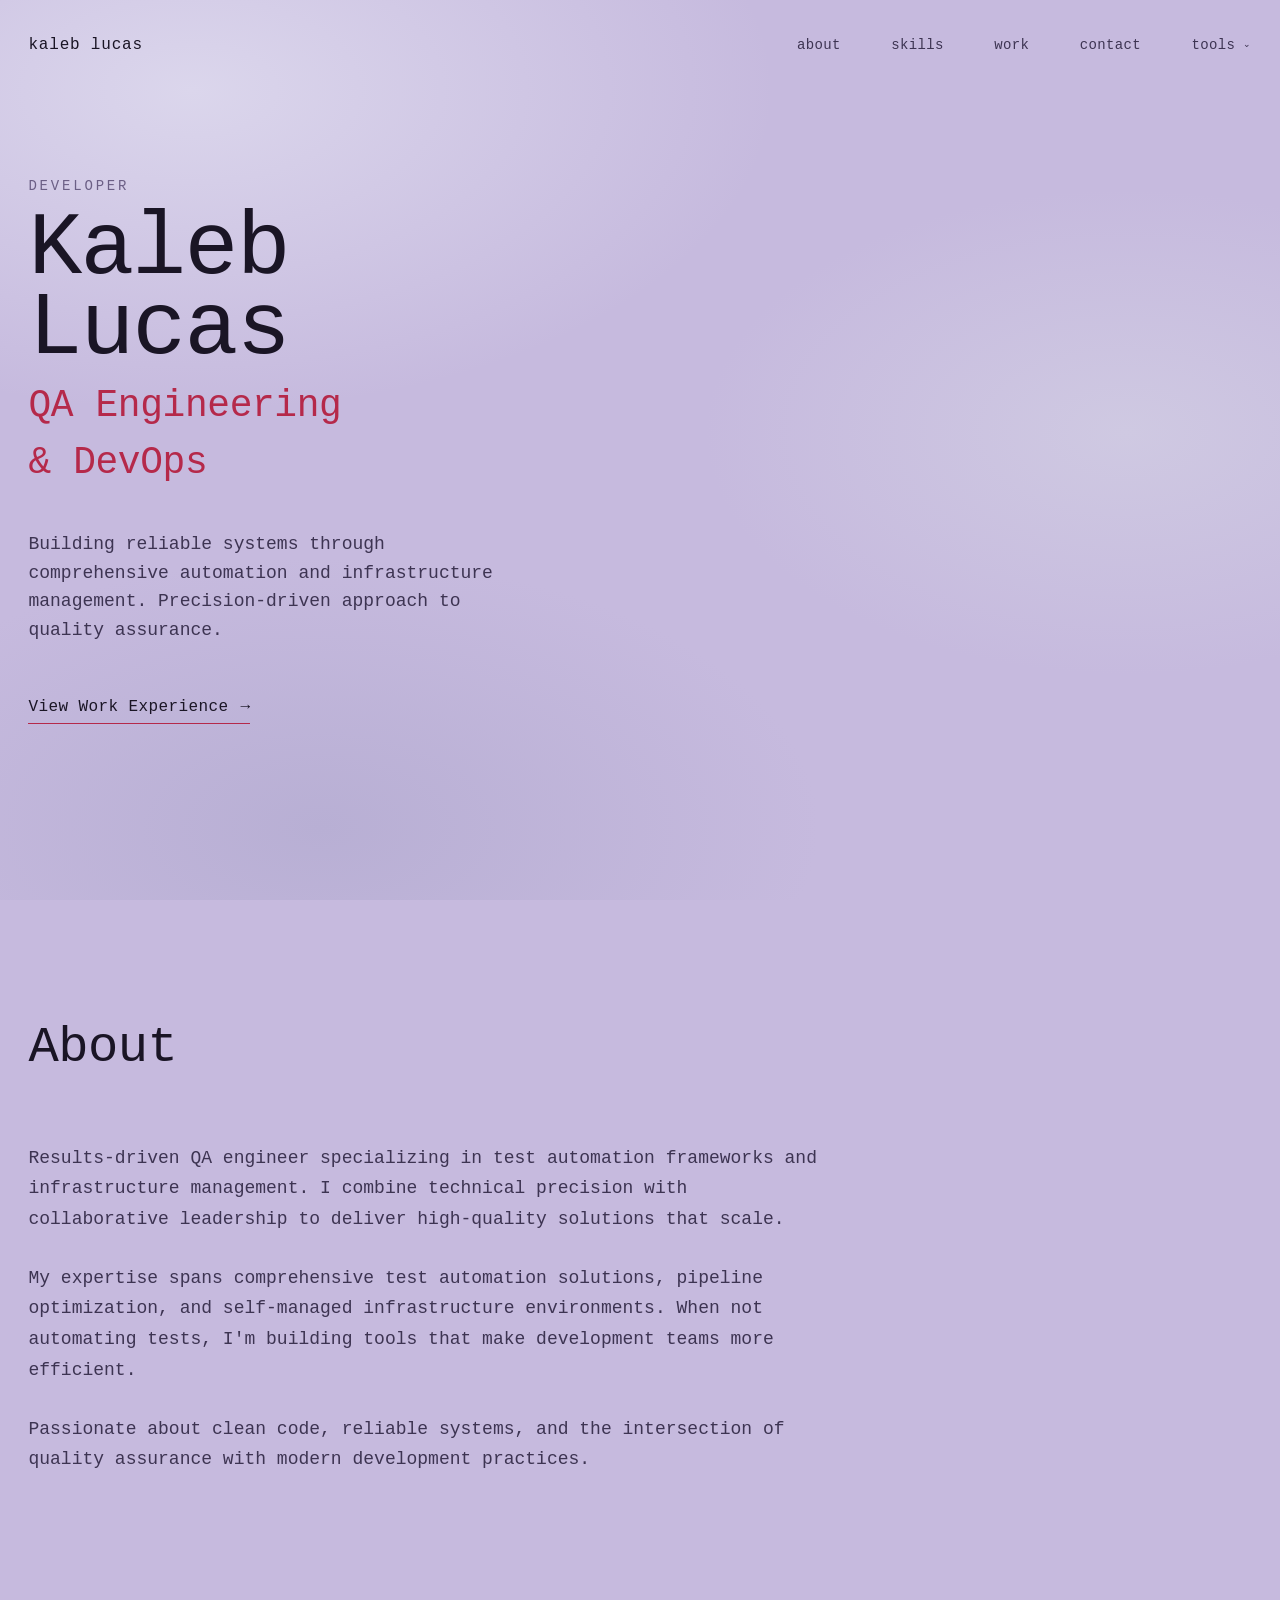
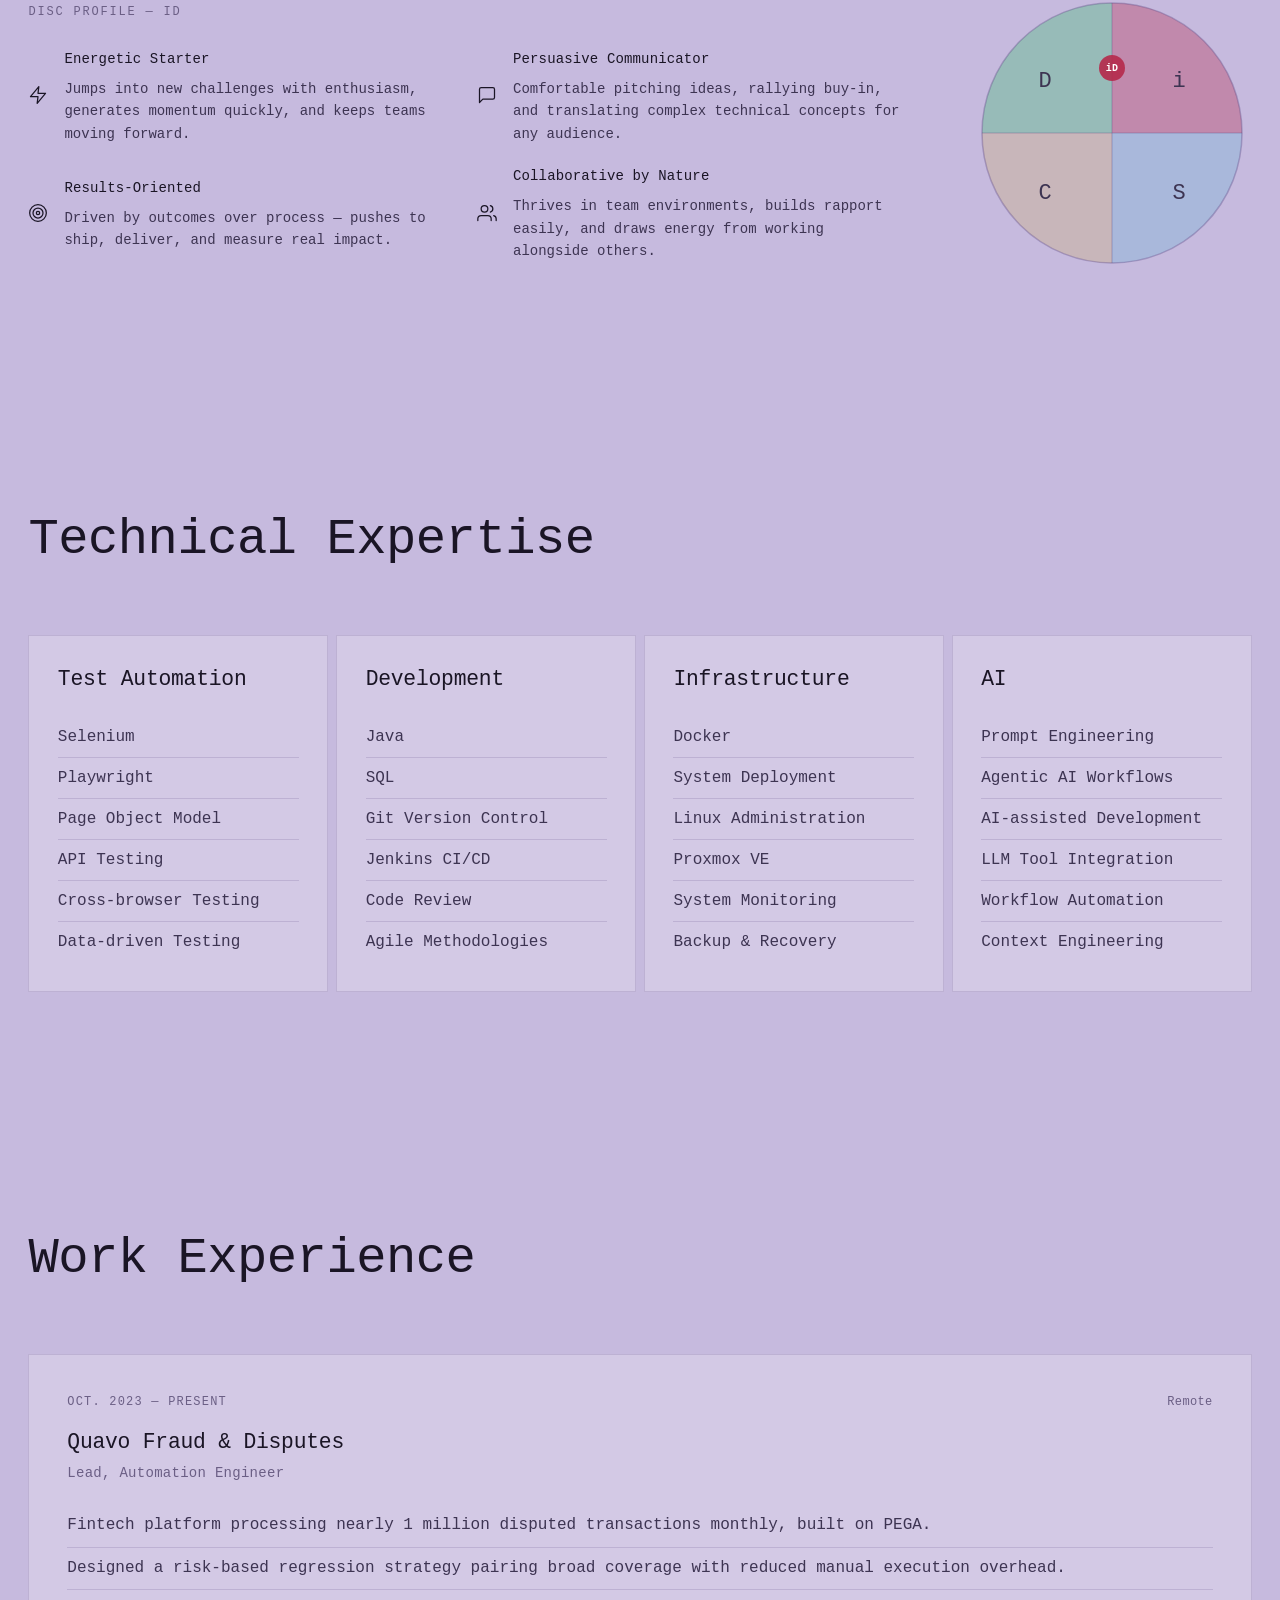
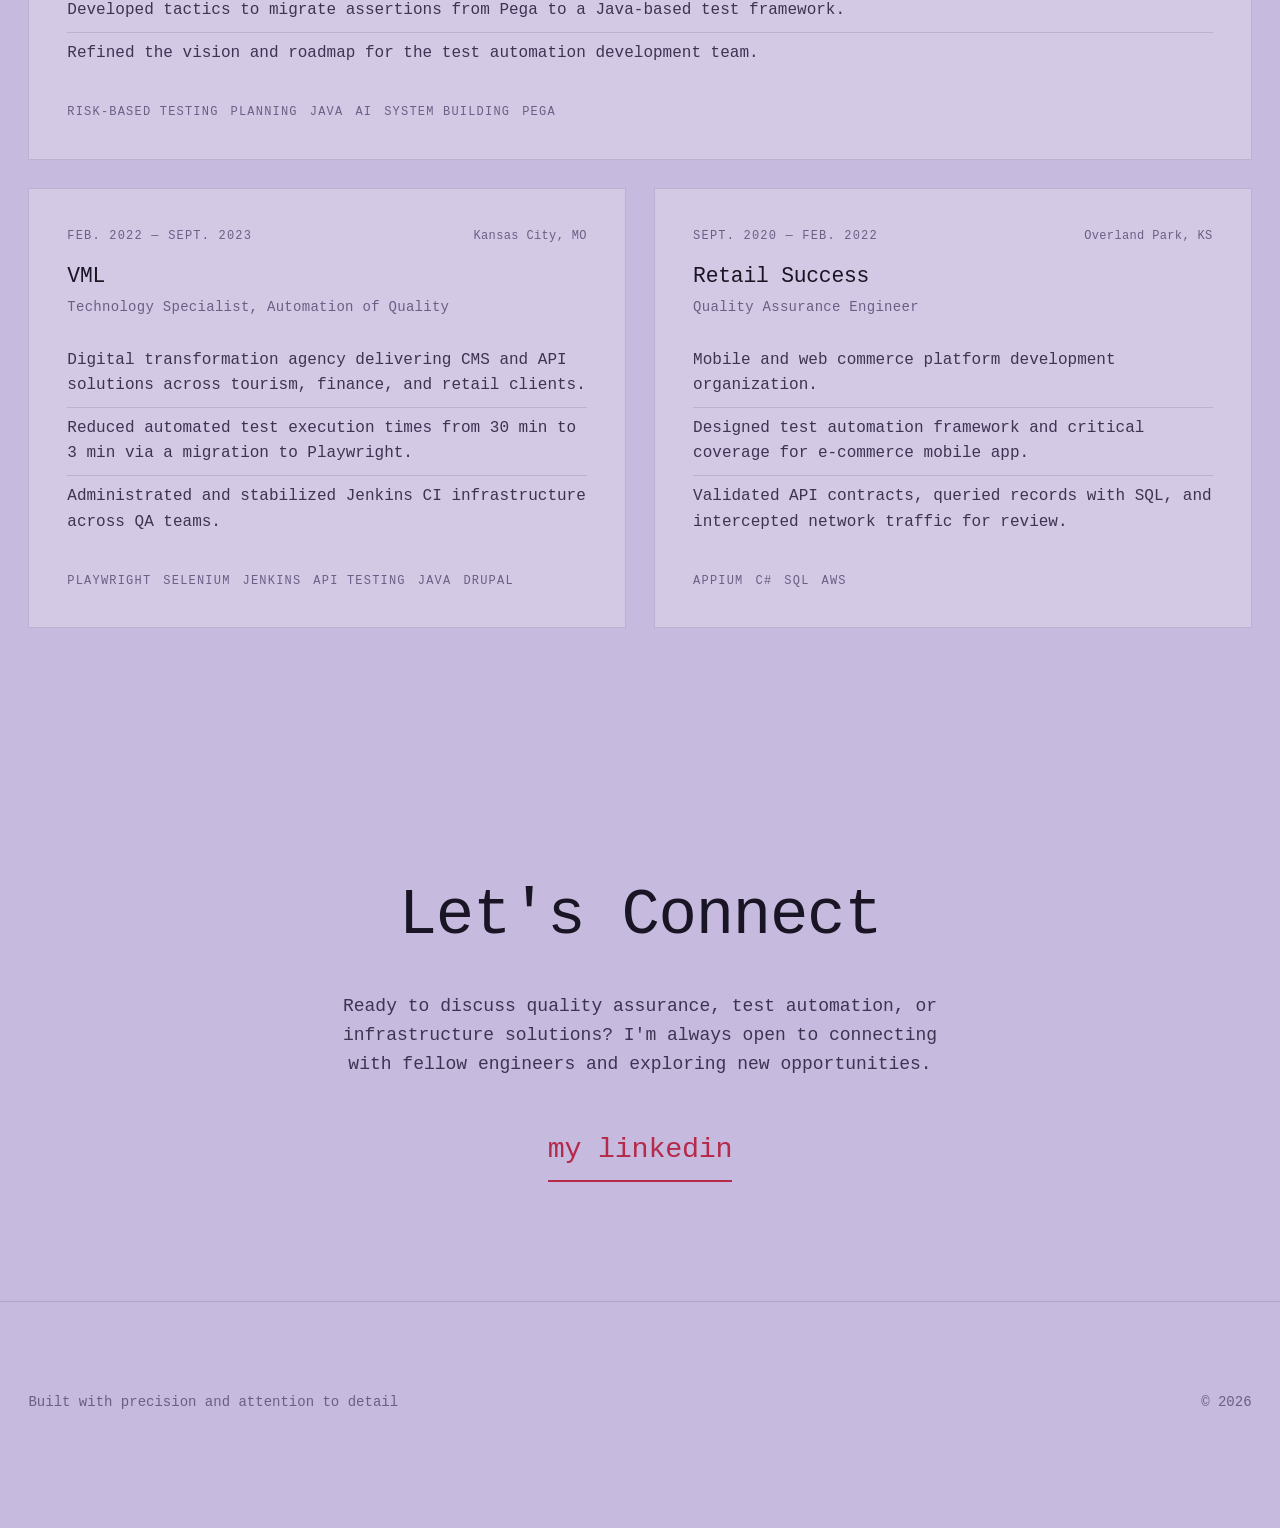
==== src/main/resources/static/index.html @ 11c30ae4 "Migrate to Javalin architecture - Replace nginx static file server with embedded Javalin/Jetty serve" ====
<!DOCTYPE html>
<html lang="en">
<head>
    <link rel="icon" type="image/svg+xml" href="favicon.svg">
    <meta charset="UTF-8">
    <meta name="viewport" content="width=device-width, initial-scale=1.0">
    <title>Kaleb Lucas</title>
    <link rel="stylesheet" href="styles.css">
    <link rel="stylesheet" href="theme-override.css">
</head>
<body>
    <nav class="navbar">
        <div class="nav-container">
            <a href="#top" class="nav-logo">kaleb lucas</a>
            <button class="hamburger" aria-label="Toggle menu" aria-expanded="false">
                <span></span>
                <span></span>
                <span></span>
            </button>
            <ul class="nav-menu">
                <li><a href="#about">about</a></li>
                <li><a href="#skills">skills</a></li>
                <li><a href="#work">work</a></li>
                <li><a href="#contact">contact</a></li>
                <li class="nav-dropdown">
                    <button class="nav-dropdown-toggle" aria-expanded="false" aria-haspopup="true">
                        tools <span class="nav-dropdown-caret">&#x2304;</span>
                    </button>
                    <ul class="nav-dropdown-menu" role="menu">
                        <li role="none"><a href="#" class="dark-mode-toggle" role="menuitem">dark mode</a></li>
                        <li role="none"><a href="json-formatter.html" role="menuitem">json formatter</a></li>
                        <li role="none"><a href="xml-formatter.html" role="menuitem">xml formatter</a></li>
                    </ul>
                </li>
            </ul>
        </div>
    </nav>

    <main>
        <section class="hero">
            <div class="container">
                <div class="grid">
                    <div class="hero-content fade-in">
                        <div class="hero-label">Developer</div>
                        <h1 class="hero-title">Kaleb<br>Lucas</h1>
                        <h2 class="hero-subtitle">QA Engineering<br>& DevOps</h2>
                        <p class="hero-description">
                            Building reliable systems through comprehensive automation
                            and infrastructure management. Precision-driven approach to quality assurance.
                        </p>
                        <a href="#work" class="hero-cta">View Work Experience</a>
                    </div>
                </div>
            </div>
        </section>

        <section id="about" class="section">
            <div class="container">
                <div class="grid">
                    <div class="about-content">
                        <h2 class="section-title fade-in">About</h2>
                        <div class="about-text fade-in">
                            <p>
                                Results-driven QA engineer specializing in test automation frameworks
                                and infrastructure management. I combine technical precision with
                                collaborative leadership to deliver high-quality solutions that scale.
                            </p>
                            <p>
                                My expertise spans comprehensive test automation solutions,
                                pipeline optimization, and self-managed infrastructure environments.
                                When not automating tests, I'm building tools that make development
                                teams more efficient.
                            </p>
                            <p>
                                Passionate about clean code, reliable systems, and the intersection
                                of quality assurance with modern development practices.
                            </p>
                        </div>
                    </div>
                </div>

                <!-- DiSC Profile -->
                <div class="disc-wrapper fade-in">

                    <div class="disc-blurbs-col">
                        <p class="disc-eyebrow">DiSC Profile &mdash; iD</p>
                        <div class="disc-blurbs">

                            <!-- Energetic Starter — lightning bolt -->
                            <div class="disc-blurb fade-in">
                                <span class="disc-blurb-icon" aria-hidden="true">
                                    <svg width="20" height="20" viewBox="0 0 24 24" fill="none" stroke="currentColor" stroke-width="1.5" stroke-linecap="round" stroke-linejoin="round">
                                        <polyline points="13 2 3 14 12 14 11 22 21 10 12 10 13 2"/>
                                    </svg>
                                </span>
                                <div>
                                    <strong>Energetic Starter</strong>
                                    <p>Jumps into new challenges with enthusiasm, generates momentum quickly, and keeps teams moving forward.</p>
                                </div>
                            </div>

                            <!-- Persuasive Communicator — speech bubble -->
                            <div class="disc-blurb fade-in">
                                <span class="disc-blurb-icon" aria-hidden="true">
                                    <svg width="20" height="20" viewBox="0 0 24 24" fill="none" stroke="currentColor" stroke-width="1.5" stroke-linecap="round" stroke-linejoin="round">
                                        <path d="M21 15a2 2 0 0 1-2 2H7l-4 4V5a2 2 0 0 1 2-2h14a2 2 0 0 1 2 2z"/>
                                    </svg>
                                </span>
                                <div>
                                    <strong>Persuasive Communicator</strong>
                                    <p>Comfortable pitching ideas, rallying buy-in, and translating complex technical concepts for any audience.</p>
                                </div>
                            </div>

                            <!-- Results-Oriented — target/crosshair -->
                            <div class="disc-blurb fade-in">
                                <span class="disc-blurb-icon" aria-hidden="true">
                                    <svg width="20" height="20" viewBox="0 0 24 24" fill="none" stroke="currentColor" stroke-width="1.5" stroke-linecap="round" stroke-linejoin="round">
                                        <circle cx="12" cy="12" r="10"/>
                                        <circle cx="12" cy="12" r="6"/>
                                        <circle cx="12" cy="12" r="2"/>
                                    </svg>
                                </span>
                                <div>
                                    <strong>Results-Oriented</strong>
                                    <p>Driven by outcomes over process &mdash; pushes to ship, deliver, and measure real impact.</p>
                                </div>
                            </div>

                            <!-- Collaborative by Nature — people/network -->
                            <div class="disc-blurb fade-in">
                                <span class="disc-blurb-icon" aria-hidden="true">
                                    <svg width="20" height="20" viewBox="0 0 24 24" fill="none" stroke="currentColor" stroke-width="1.5" stroke-linecap="round" stroke-linejoin="round">
                                        <path d="M17 21v-2a4 4 0 0 0-4-4H5a4 4 0 0 0-4 4v2"/>
                                        <circle cx="9" cy="7" r="4"/>
                                        <path d="M23 21v-2a4 4 0 0 0-3-3.87"/>
                                        <path d="M16 3.13a4 4 0 0 1 0 7.75"/>
                                    </svg>
                                </span>
                                <div>
                                    <strong>Collaborative by Nature</strong>
                                    <p>Thrives in team environments, builds rapport easily, and draws energy from working alongside others.</p>
                                </div>
                            </div>

                        </div>
                    </div>

                    <div class="disc-graphic-col">
                        <!--
                            Quadrant layout (viewBox 280×280, center 140,140, radius 130):
                              D  = top-left     → arc from top (140,10) to left (10,140)
                              i  = top-right    → arc from right (270,140) to top (140,10)
                              C  = bottom-left  → arc from left (10,140) to bottom (140,270)
                              S  = bottom-right → arc from bottom (140,270) to right (270,140)

                            D/i boundary = vertical axis, top half (x=140, y=10..140)
                            Midpoint of that segment = (140, 75)
                        -->
                        <svg class="disc-svg" viewBox="0 0 280 280" xmlns="http://www.w3.org/2000/svg" aria-label="DiSC quadrant chart showing iD profile position" role="img">
                            <!-- Quadrant fills -->
                            <!-- D: top-left — center → top → left -->
                            <path d="M140,140 L140,10 A130,130 0 0,0 10,140 Z"   class="disc-q disc-q-d"/>
                            <!-- i: top-right — center → right → top -->
                            <path d="M140,140 L270,140 A130,130 0 0,0 140,10 Z"  class="disc-q disc-q-i"/>
                            <!-- C: bottom-left — center → left → bottom -->
                            <path d="M140,140 L10,140 A130,130 0 0,0 140,270 Z"  class="disc-q disc-q-c"/>
                            <!-- S: bottom-right — center → bottom → right -->
                            <path d="M140,140 L140,270 A130,130 0 0,0 270,140 Z" class="disc-q disc-q-s"/>

                            <!-- Axis lines -->
                            <line x1="140" y1="10"  x2="140" y2="270" class="disc-axis"/>
                            <line x1="10"  y1="140" x2="270" y2="140" class="disc-axis"/>

                            <!-- Outer ring -->
                            <circle cx="140" cy="140" r="130" class="disc-ring"/>

                            <!-- Quadrant labels -->
                            <text x="73"  y="88"  class="disc-label">D</text>
                            <text x="207" y="88"  class="disc-label">i</text>
                            <text x="73"  y="200" class="disc-label">C</text>
                            <text x="207" y="200" class="disc-label">S</text>

                            <!-- iD dot — exact midpoint of D/i boundary (vertical axis top half) -->
                            <circle cx="140" cy="75" r="13" class="disc-dot"/>
                            <text x="140" y="75" class="disc-dot-label" dominant-baseline="central" text-anchor="middle">iD</text>
                        </svg>
                    </div>

                </div>
            </div>
        </section>

        <section id="skills" class="section">
            <div class="container">
                <h2 class="section-title fade-in">Technical Expertise</h2>
                <div class="skills-grid">
                    <div class="skill-category fade-in">
                        <h3>Test Automation</h3>
                        <ul>
                            <li>Selenium</li>
                            <li>Playwright</li>
                            <li>Page Object Model</li>
                            <li>API Testing</li>
                            <li>Cross-browser Testing</li>
                            <li>Data-driven Testing</li>
                        </ul>
                    </div>

                    <div class="skill-category fade-in">
                        <h3>Development</h3>
                        <ul>
                            <li>Java</li>
                            <li>SQL</li>
                            <li>Git Version Control</li>
                            <li>Jenkins CI/CD</li>
                            <li>Code Review</li>
                            <li>Agile Methodologies</li>
                        </ul>
                    </div>

                    <div class="skill-category fade-in">
                        <h3>Infrastructure</h3>
                        <ul>
                            <li>Docker</li>
                            <li>System Deployment</li>
                            <li>Linux Administration</li>
                            <li>Proxmox VE</li>
                            <li>System Monitoring</li>
                            <li>Backup &amp; Recovery</li>
                        </ul>
                    </div>

                    <div class="skill-category fade-in">
                        <h3>AI</h3>
                        <ul>
                            <li>Prompt Engineering</li>
                            <li>Agentic AI Workflows</li>
                            <li>AI-assisted Development</li>
                            <li>LLM Tool Integration</li>
                            <li>Workflow Automation</li>
                            <li>Context Engineering</li>
                        </ul>
                    </div>
                </div>
            </div>
        </section>

        <section id="work" class="section">
            <div class="container">
                <h2 class="section-title fade-in">Work Experience</h2>
                <div class="projects-grid">

                    <div class="project-card fade-in">
                        <div class="project-card-meta">
                            <span class="project-tenure">Oct. 2023 &mdash; Present</span>
                            <span class="project-location">Remote</span>
                        </div>
                        <h3>Quavo Fraud &amp; Disputes
                            <span class="project-role">Lead, Automation Engineer</span>
                        </h3>
                        <ul class="project-bullets">
                            <li>Fintech platform processing nearly 1 million disputed transactions monthly, built on PEGA.</li>
                            <li>Designed a risk-based regression strategy pairing broad coverage with reduced manual execution overhead.</li>
                            <li>Developed tactics to migrate assertions from Pega to a Java-based test framework.</li>
                            <li>Refined the vision and roadmap for the test automation development team.</li>
                        </ul>
                        <div class="project-tech">
                            <span>Risk-based Testing</span>
                            <span>Planning</span>
                            <span>Java</span>
                            <span>AI</span>
                            <span>System Building</span>
                            <span>PEGA</span>
                        </div>
                    </div>

                    <div class="project-card fade-in">
                        <div class="project-card-meta">
                            <span class="project-tenure">Feb. 2022 &mdash; Sept. 2023</span>
                            <span class="project-location">Kansas City, MO</span>
                        </div>
                        <h3>VML
                            <span class="project-role">Technology Specialist, Automation of Quality</span>
                        </h3>
                        <ul class="project-bullets">
                            <li>Digital transformation agency delivering CMS and API solutions across tourism, finance, and retail clients.</li>
                            <li>Reduced automated test execution times from 30 min to 3 min via a migration to Playwright.</li>
                            <li>Administrated and stabilized Jenkins CI infrastructure across QA teams.</li>
                        </ul>
                        <div class="project-tech">
                            <span>Playwright</span>
                            <span>Selenium</span>
                            <span>Jenkins</span>
                            <span>API Testing</span>
                            <span>Java</span>
                            <span>Drupal</span>
                        </div>
                    </div>

                    <div class="project-card fade-in">
                        <div class="project-card-meta">
                            <span class="project-tenure">Sept. 2020 &mdash; Feb. 2022</span>
                            <span class="project-location">Overland Park, KS</span>
                        </div>
                        <h3>Retail Success
                            <span class="project-role">Quality Assurance Engineer</span>
                        </h3>
                        <ul class="project-bullets">
                            <li>Mobile and web commerce platform development organization.</li>
                            <li>Designed test automation framework and critical coverage for e-commerce mobile app.</li>
                            <li>Validated API contracts, queried records with SQL, and intercepted network traffic for review.</li>
                        </ul>
                        <div class="project-tech">
                            <span>Appium</span>
                            <span>C#</span>
                            <span>SQL</span>
                            <span>AWS</span>
                        </div>
                    </div>

                </div>
            </div>
        </section>

        <section id="contact" class="section">
            <div class="container">
                <div class="contact-content fade-in">
                    <h2 class="contact-title">Let's Connect</h2>
                    <p class="contact-description">
                        Ready to discuss quality assurance, test automation, or infrastructure solutions?
                        I'm always open to connecting with fellow engineers and exploring new opportunities.
                    </p>
                    <a href="https://www.linkedin.com/in/kaleblucas/" target="_blank" rel="noopener noreferrer" class="contact-email">my linkedin</a>
                </div>
            </div>
        </section>
    </main>

    <footer class="footer">
        <div class="container">
            <div class="footer-content">
                <p>Built with precision and attention to detail</p>
                <p class="footer-year">&copy; 2026</p>
            </div>
        </div>
    </footer>

    <script src="script.js"></script>
</body>
</html>
---- src/main/resources/static/styles.css ----
* {
    margin: 0;
    padding: 0;
    box-sizing: border-box;
}

:root {
    /* Base — Thistle as the canvas */
    --bg:           #C6BADE;
    --bg-deep:      #b3a9cf;   /* darker thistle, used for card borders/hover */
    --bg-light:     #d9d4e9;   /* lighter thistle, used for gradient blooms   */
    --bg-surface:   rgba(255, 255, 255, 0.22);  /* card/panel fill             */
    --bg-surface-hover: rgba(255, 255, 255, 0.36);

    /* Text — dark to contrast against the light base */
    --ink:          #1a1525;   /* primary text — deep plum-black              */
    --ink-mid:      #3d3452;   /* secondary text                              */
    --ink-muted:    #6b5f85;   /* muted/footer text                           */

    /* Accent — kept red for continuity */
    --accent:       #b5294a;   /* deeper red reads better on light bg         */

    /* Thistle tones for borders/glows */
    --thistle-border:     rgba(90, 70, 130, 0.18);
    --thistle-border-mid: rgba(90, 70, 130, 0.35);

    /* Typography Scale - Perfect Fourth (1.333) */
    --text-xs:   0.75rem;
    --text-sm:   0.875rem;
    --text-base: 1rem;
    --text-lg:   1.125rem;
    --text-xl:   1.333rem;
    --text-2xl:  1.777rem;
    --text-3xl:  2.369rem;
    --text-4xl:  3.157rem;
    --text-5xl:  4.209rem;
    --text-6xl:  5.61rem;

    /* Spacing Scale - Perfect Fourth */
    --space-1:  0.25rem;
    --space-2:  0.5rem;
    --space-3:  0.75rem;
    --space-4:  1rem;
    --space-5:  1.333rem;
    --space-6:  1.777rem;
    --space-8:  2.369rem;
    --space-10: 3.157rem;
    --space-12: 4.209rem;
    --space-16: 5.61rem;
    --space-20: 7.478rem;
    --space-24: 9.969rem;
}

@import url('https://fonts.googleapis.com/css2?family=JetBrains+Mono:wght@300;400;500;600&display=swap');

html {
    scroll-behavior: smooth;
}

body {
    font-family: 'JetBrains Mono', monospace;
    font-weight: 400;
    line-height: 1.5;
    color: var(--ink);
    background-color: var(--bg);

    /*
     * Fixed radial blooms built from the thistle family:
     *   #1  top-left     — bright highlight bloom (#d9d4e9 light thistle)
     *   #2  center-right — mid-tone bloom, creates lateral depth
     *   #3  bottom-left  — deep bloom (#b3a9cf) anchors the lower page
     * Fixed attachment means the page scrolls through the gradient field,
     * so each section is lit differently without any hard breaks.
     */
    background-image:
        radial-gradient(ellipse 70% 55% at 15%  10%, #dbd6ec 0%, transparent 65%),
        radial-gradient(ellipse 55% 45% at 88%  48%, #cfc9e2 0%, transparent 60%),
        radial-gradient(ellipse 65% 50% at 25%  92%, #b8afd4 0%, transparent 60%);
    background-attachment: fixed;

    font-feature-settings: "liga" 1, "kern" 1;
    -webkit-font-smoothing: antialiased;
    -moz-osx-font-smoothing: grayscale;
}

/* ─── Grid ─────────────────────────────────────────────────────────────────── */
.container {
    width: 100%;
    max-width: 1440px;
    margin: 0 auto;
    padding: 0 var(--space-6);
}

.grid {
    display: grid;
    grid-template-columns: repeat(12, 1fr);
    gap: var(--space-6);
}

/* ─── Navigation ────────────────────────────────────────────────────────────
 * Fully transparent at top — bleeds seamlessly into the hero gradient.
 * On scroll: gains a frosted thistle-tinted glass panel.
 * No border at rest — a faint plum line fades in on scroll.
 * ─────────────────────────────────────────────────────────────────────────── */
.navbar {
    position: fixed;
    top: 0;
    left: 0;
    right: 0;
    z-index: 1000;
    background: transparent;
    backdrop-filter: blur(0px);
    -webkit-backdrop-filter: blur(0px);
    border-bottom: 1px solid transparent;
    transition:
        background      0.45s ease,
        border-color    0.45s ease,
        backdrop-filter 0.45s ease;
}

.navbar.scrolled {
    background: rgba(198, 186, 222, 0.72);
    backdrop-filter: blur(24px);
    -webkit-backdrop-filter: blur(24px);
    border-bottom-color: var(--thistle-border);
}

.nav-container {
    display: flex;
    justify-content: space-between;
    align-items: center;
    height: var(--space-16);
    max-width: 1440px;
    margin: 0 auto;
    padding: 0 var(--space-6);
}

.nav-logo {
    font-size: var(--text-base);
    text-decoration: none;
    opacity: 0;
    transform: translateY(-4px);
    transition: opacity 0.4s ease, transform 0.4s ease;
    pointer-events: none;
    font-weight: 500;
    color: var(--ink);
    letter-spacing: 0.05em;
    /* Always above the mobile overlay */
    position: relative;
    z-index: 1100;
}


.nav-logo.logo-visible {
    opacity: 1;
    transform: translateY(0);
    pointer-events: auto;
}

.nav-menu {
    display: flex;
    list-style: none;
    align-items: center;
    gap: var(--space-10);
}

.nav-menu a {
    font-size: var(--text-sm);
    color: var(--ink-mid);
    text-decoration: none;
    font-weight: 300;
    letter-spacing: 0.025em;
    transition: color 0.2s ease;
    position: relative;
}

.nav-menu a:hover {
    color: var(--ink);
}

.nav-menu a::after {
    content: '';
    position: absolute;
    bottom: -2px;
    left: 0;
    width: 0;
    height: 1px;
    background: var(--accent);
    transition: width 0.3s ease;
}

.nav-menu a:hover::after {
    width: 100%;
}

/* ─── Hero ────────────────────────────────────────────────────────────────── */
.hero {
    height: 100vh;
    display: flex;
    align-items: center;
    position: relative;
    overflow: hidden;
}

.hero-content {
    grid-column: 1 / 8;
    z-index: 2;
}

.hero-label {
    font-size: var(--text-sm);
    color: var(--ink-muted);
    letter-spacing: 0.2em;
    text-transform: uppercase;
    margin-bottom: var(--space-3);
    font-weight: 300;
}

.hero-title {
    font-size: clamp(var(--text-4xl), 8vw, var(--text-6xl));
    font-weight: 300;
    line-height: 0.9;
    color: var(--ink);
    margin-bottom: var(--space-2);
    letter-spacing: -0.02em;
}

.hero-subtitle {
    font-size: clamp(var(--text-xl), 3vw, var(--text-3xl));
    font-weight: 500;
    color: var(--accent);
    margin-bottom: var(--space-8);
    letter-spacing: -0.01em;
}

.hero-description {
    font-size: var(--text-lg);
    color: var(--ink-mid);
    line-height: 1.6;
    max-width: 500px;
    margin-bottom: var(--space-10);
    font-weight: 300;
}

.hero-cta {
    display: inline-flex;
    align-items: center;
    font-size: var(--text-base);
    color: var(--ink);
    text-decoration: none;
    font-weight: 400;
    letter-spacing: 0.025em;
    transition: all 0.3s ease;
    border-bottom: 1px solid var(--accent);
    padding-bottom: var(--space-1);
}

.hero-cta:hover {
    transform: translateX(var(--space-2));
    color: var(--accent);
}

.hero-cta::after {
    content: '→';
    margin-left: var(--space-3);
    transition: transform 0.3s ease;
}

.hero-cta:hover::after {
    transform: translateX(var(--space-1));
}

/* ─── Sections ──────────────────────────────────────────────────────────────*/
.section {
    padding: var(--space-20) 0;
    position: relative;
}

.section-title {
    font-size: clamp(var(--text-2xl), 4vw, var(--text-4xl));
    font-weight: 300;
    color: var(--ink);
    margin-bottom: var(--space-12);
    letter-spacing: -0.01em;
    line-height: 1.1;
}

/* ─── About ──────────────────────────────────────────────────────────────── */
.about-content {
    grid-column: 1 / 9;
}

.about-text {
    font-size: var(--text-lg);
    line-height: 1.7;
    color: var(--ink-mid);
    font-weight: 300;
}

.about-text p {
    margin-bottom: var(--space-6);
}

.about-text p:last-child {
    margin-bottom: 0;
}

/* ─── Skills ─────────────────────────────────────────────────────────────── */
.skills-grid {
    display: grid;
    grid-template-columns: repeat(auto-fit, minmax(280px, 1fr));
    gap: var(--space-2);
    margin-top: var(--space-8);
}

.skill-category {
    padding: var(--space-6);
    border: 1px solid var(--thistle-border);
    background: var(--bg-surface);
    transition: border-color 0.3s ease, background 0.3s ease;
}

.skill-category:hover {
    border-color: var(--thistle-border-mid);
    background: var(--bg-surface-hover);
}

.skill-category h3 {
    font-size: var(--text-xl);
    font-weight: 500;
    color: var(--ink);
    margin-bottom: var(--space-5);
    letter-spacing: -0.01em;
}

.skill-category ul {
    list-style: none;
}

.skill-category li {
    font-size: var(--text-base);
    color: var(--ink-mid);
    padding: var(--space-2) 0;
    font-weight: 300;
    border-bottom: 1px solid var(--thistle-border);
}

.skill-category li:last-child {
    border-bottom: none;
}

/* ─── Projects ───────────────────────────────────────────────────────────── */
.projects-grid {
    display: grid;
    grid-template-columns: repeat(12, 1fr);
    gap: var(--space-6);
    margin-top: var(--space-8);
}

.project-card {
    padding: var(--space-8);
    border: 1px solid var(--thistle-border);
    background: var(--bg-surface);
    transition: all 0.3s ease;
    position: relative;
}

.project-card:nth-child(1) { grid-column: 1 / 13; }
.project-card:nth-child(2) { grid-column: 1 / 7; }
.project-card:nth-child(3) { grid-column: 7 / 13; }

.project-card:hover {
    border-color: var(--accent);
    background: rgba(181, 41, 74, 0.05);
    transform: translateY(-2px);
}

.project-card h3 {
    font-size: var(--text-xl);
    font-weight: 500;
    color: var(--ink);
    margin-bottom: var(--space-1);
    letter-spacing: -0.01em;
}

.project-role {
    display: block;
    font-size: var(--text-sm);
    font-weight: 300;
    color: var(--ink-muted);
    letter-spacing: 0.02em;
    margin-top: var(--space-1);
    margin-bottom: var(--space-5);
}

.project-bullets {
    list-style: none;
    margin-bottom: var(--space-6);
}

.project-bullets li {
    font-size: var(--text-base);
    line-height: 1.6;
    color: var(--ink-mid);
    font-weight: 300;
    padding: var(--space-2) 0;
    border-bottom: 1px solid var(--thistle-border);
}

.project-bullets li:last-child {
    border-bottom: none;
}

.project-tech {
    display: flex;
    flex-wrap: wrap;
    gap: var(--space-3);
}

.project-tech span {
    font-size: var(--text-xs);
    color: var(--ink-muted);
    text-transform: uppercase;
    letter-spacing: 0.1em;
    font-weight: 400;
}

/* ─── Contact ────────────────────────────────────────────────────────────── */
.contact-content {
    text-align: center;
    max-width: 600px;
    margin: 0 auto;
}

.contact-title {
    font-size: clamp(var(--text-3xl), 5vw, var(--text-5xl));
    font-weight: 300;
    color: var(--ink);
    margin-bottom: var(--space-6);
    letter-spacing: -0.02em;
}

.contact-description {
    font-size: var(--text-lg);
    line-height: 1.6;
    color: var(--ink-mid);
    margin-bottom: var(--space-10);
    font-weight: 300;
}

.contact-email {
    display: inline-block;
    font-size: var(--text-2xl);
    color: var(--accent);
    text-decoration: none;
    font-weight: 400;
    letter-spacing: -0.01em;
    transition: all 0.3s ease;
    border-bottom: 2px solid var(--accent);
    padding-bottom: var(--space-2);
}

.contact-email:hover {
    transform: translateY(-2px);
    color: var(--ink);
}

/* ─── Footer ─────────────────────────────────────────────────────────────── */
.footer {
    padding: var(--space-16) 0;
    border-top: 1px solid var(--thistle-border);
}

.footer-content {
    display: flex;
    justify-content: space-between;
    align-items: center;
}

.footer p {
    font-size: var(--text-sm);
    color: var(--ink-muted);
    font-weight: 300;
}

.footer-year {
    color: var(--ink-mid);
}

/* ─── Hamburger (hidden on desktop) ──────────────────────────────────────── */
.hamburger {
    display: none;
    flex-direction: column;
    justify-content: center;
    align-items: center;
    gap: 5px;
    width: 36px;
    height: 36px;
    background: transparent;
    border: none;
    cursor: pointer;
    padding: 0;
    /* Always above the mobile overlay */
    position: relative;
    z-index: 1100;
}

.hamburger span {
    display: block;
    width: 22px;
    height: 1.5px;
    background: var(--ink);
    transition: transform 0.3s ease, opacity 0.3s ease;
    transform-origin: center;
}

/* Animate to × when open */
.navbar.nav-open .hamburger span:nth-child(1) {
    transform: translateY(6.5px) rotate(45deg);
}
.navbar.nav-open .hamburger span:nth-child(2) {
    opacity: 0;
    transform: scaleX(0);
}
.navbar.nav-open .hamburger span:nth-child(3) {
    transform: translateY(-6.5px) rotate(-45deg);
}

/* ─── Responsive ──────────────────────────────────────────────────────────── */
@media (max-width: 1024px) {
    .hero-content  { grid-column: 1 / 12; }
    .about-content { grid-column: 1 / 12; }

    .project-card:nth-child(1),
    .project-card:nth-child(2),
    .project-card:nth-child(3) {
        grid-column: 1 / 13;
    }
}

@media (max-width: 768px) {
    :root {
        --space-6:  1rem;
        --space-10: 2rem;
        --space-12: 2.5rem;
        --space-16: 3rem;
        --space-20: 4rem;
    }

    /* Show hamburger, hide inline nav */
    .hamburger { display: flex; }

    .navbar {
        position: sticky !important;
        top: 0;
        backdrop-filter: none;
        -webkit-backdrop-filter: none;
    }

    /* Mobile overlay — breaks out of nav-container's max-width constraint */
    .nav-menu {
        display: none !important;
        position: fixed;
        top: 48px;
        left: 0;
        right: 0;
        width: 100vw;
        height: calc(100vh - 48px);
        flex-direction: column;
        justify-content: flex-start;
        align-items: center;
        gap: var(--space-8);
        background: #C6BADE;
        z-index: 999;
        list-style: none;
        padding-top: var(--space-10);
        overflow-y: auto;
        box-sizing: border-box;
    }

    .navbar.nav-open {
        z-index: 1001;
        background: #C6BADE !important;
    }

    .navbar.nav-open .nav-menu {
        display: flex !important;
    }

    /* All nav links — uniform size, consistent weight */
    .nav-menu > li > a,
    .nav-dropdown-toggle {
        font-size: var(--text-xl) !important;
        font-weight: 400;
        color: var(--ink-mid);
        letter-spacing: 0.025em;
    }

    /* Tools dropdown — collapsed by default, toggled by JS as normal */
    .nav-dropdown {
        display: flex;
        flex-direction: column;
        align-items: center;
        gap: var(--space-3);
        position: static;
    }

    /* The dropdown panel: static position, no floating panel styling */
    .nav-dropdown-menu {
        position: static;
        background: transparent;
        border: none;
        backdrop-filter: none;
        -webkit-backdrop-filter: none;
        padding: 0;
        min-width: unset;
        /* Keep JS-driven .open class working — don't force display here */
    }

    /* Dropdown items match the other links */
    .nav-dropdown-menu li a {
        font-size: var(--text-xl) !important;
        font-weight: 400;
        color: var(--ink-mid);
        padding: var(--space-1) 0;
        text-align: center;
    }

    .nav-dropdown-caret { display: none; }

    .skills-grid { grid-template-columns: 1fr; }

    .footer-content {
        flex-direction: column;
        gap: var(--space-4);
        text-align: center;
    }
}

@media (max-width: 480px) {
    .container     { padding: 0 var(--space-4); }
    .nav-container { padding: 0 var(--space-4); }
}

/* ─── Focus ───────────────────────────────────────────────────────────────── */
a:focus,
button:focus {
    outline: 2px solid var(--accent);
    outline-offset: 2px;
}

/* ─── Scroll Fade Animations ─────────────────────────────────────────────── */
.fade-in {
    opacity: 0;
    transform: translateY(28px);
    transition: opacity 0.75s ease, transform 0.75s ease;
}

.fade-in.visible {
    opacity: 1;
    transform: translateY(0);
}

.fade-in:nth-child(2) { transition-delay: 0.1s; }
.fade-in:nth-child(3) { transition-delay: 0.2s; }
.fade-in:nth-child(4) { transition-delay: 0.3s; }

/* ─── Work Experience Card Elements ──────────────────────────────────────── */
.project-card-meta {
    display: flex;
    justify-content: space-between;
    align-items: baseline;
    margin-bottom: var(--space-4);
}

.project-tenure {
    font-size: var(--text-xs);
    color: var(--ink-muted);
    text-transform: uppercase;
    letter-spacing: 0.1em;
    font-weight: 500;
}

.project-location {
    font-size: var(--text-xs);
    color: var(--ink-muted);
    font-weight: 300;
    letter-spacing: 0.03em;
}

.project-company {
    display: block;
    font-size: var(--text-base);
    font-weight: 400;
    color: var(--ink-mid);
    letter-spacing: 0.01em;
    margin-top: var(--space-1);
}

/* ─── Nav Dropdown ───────────────────────────────────────────────────────── */
.nav-dropdown {
    position: relative;
}

.nav-dropdown-toggle {
    font-family: 'JetBrains Mono', monospace;
    font-size: var(--text-sm);
    font-weight: 300;
    color: var(--ink-mid);
    background: transparent;
    border: none;
    cursor: pointer;
    letter-spacing: 0.025em;
    padding: 0;
    display: flex;
    align-items: center;
    gap: var(--space-2);
    transition: color 0.2s ease;
    position: relative;
}

.nav-dropdown-toggle::after {
    content: '';
    position: absolute;
    bottom: -2px;
    left: 0;
    width: 0;
    height: 1px;
    background: var(--accent);
    transition: width 0.3s ease;
}

.nav-dropdown-toggle:hover,
.nav-dropdown-toggle[aria-expanded="true"] {
    color: var(--ink);
}

.nav-dropdown-toggle:hover::after,
.nav-dropdown-toggle[aria-expanded="true"]::after {
    width: 100%;
}

.nav-dropdown-caret {
    font-size: 0.65em;
    display: inline-block;
    transition: transform 0.2s ease;
    line-height: 1;
}

.nav-dropdown-toggle[aria-expanded="true"] .nav-dropdown-caret {
    transform: rotate(180deg);
}

.nav-dropdown-menu {
    display: none;
    position: absolute;
    top: calc(100% + var(--space-5));
    right: 0;
    min-width: 160px;
    list-style: none;
    background: rgba(198, 186, 222, 0.92);
    backdrop-filter: blur(24px);
    -webkit-backdrop-filter: blur(24px);
    border: 1px solid var(--thistle-border-mid);
    padding: var(--space-2) 0;
    z-index: 1001;
}

.nav-dropdown-menu.open {
    display: block;
}

.nav-dropdown-menu li a {
    display: block;
    padding: var(--space-3) var(--space-5);
    font-size: var(--text-sm);
    font-weight: 300;
    color: var(--ink-mid);
    text-decoration: none;
    letter-spacing: 0.025em;
    transition: color 0.2s ease, background 0.2s ease;
    white-space: nowrap;
}

.nav-dropdown-menu li a:hover {
    color: var(--ink);
    background: rgba(255, 255, 255, 0.2);
}

/* ─── DiSC Profile ──────────────────────────────────────────────────────────── */
.disc-wrapper {
    display: flex;
    align-items: center;
    gap: var(--space-12);
    margin-top: var(--space-12);
    padding-top: var(--space-10);
}

/* SVG column */
.disc-graphic-col {
    flex: 0 0 280px;
}

.disc-svg {
    width: 100%;
    height: auto;
    display: block;
}

/* Quadrant fills */
.disc-q { opacity: 0.18; transition: opacity 0.3s ease; }
.disc-q-d { fill: #3dbd6e; }          /* top-left   — D (green) */
.disc-q-i { fill: var(--accent); }    /* top-right  — i (red) */
.disc-q-s { fill: #29aacc; }          /* bottom-right — S (blue/cyan) */
.disc-q-c { fill: #d4a017; }          /* bottom-left  — C (yellow) */

/* Highlight the two active quadrants */
.disc-q-d,
.disc-q-i { opacity: 0.34; }

/* Structural SVG elements */
.disc-axis {
    stroke: var(--thistle-border-mid);
    stroke-width: 1;
}

.disc-ring {
    fill: none;
    stroke: var(--thistle-border-mid);
    stroke-width: 1.5;
}

/* Quadrant letter labels */
.disc-label {
    font-family: 'JetBrains Mono', monospace;
    font-size: 22px;
    font-weight: 500;
    fill: var(--ink-mid);
    text-anchor: middle;
    dominant-baseline: middle;
}

/* Position marker */
.disc-dot {
    fill: var(--accent);
    opacity: 0.9;
}

.disc-dot-label {
    font-family: 'JetBrains Mono', monospace;
    font-size: 10px;
    font-weight: 600;
    fill: #fff;
    text-anchor: middle;
    dominant-baseline: middle;
    letter-spacing: 0.02em;
}

/* Blurbs column */
.disc-blurbs-col {
    flex: 1;
    min-width: 0;
}

.disc-eyebrow {
    font-size: var(--text-xs);
    color: var(--ink-muted);
    text-transform: uppercase;
    letter-spacing: 0.15em;
    font-weight: 500;
    margin-bottom: var(--space-6);
}

.disc-blurbs {
    display: grid;
    grid-template-columns: 1fr 1fr;
    gap: var(--space-5);
}

.disc-blurb {
    display: flex;
    gap: var(--space-4);
    align-items: center;
}

.disc-blurb-icon {
    font-size: var(--text-xl);
    line-height: 1;
    flex-shrink: 0;
    margin-top: 2px;
}

.disc-blurb strong {
    display: block;
    font-size: var(--text-sm);
    font-weight: 500;
    color: var(--ink);
    margin-bottom: var(--space-2);
    letter-spacing: 0.01em;
}

.disc-blurb p {
    font-size: var(--text-sm);
    color: var(--ink-mid);
    font-weight: 300;
    line-height: 1.6;
    margin: 0;
}

/* Responsive */
@media (max-width: 900px) {
    .disc-wrapper {
        flex-direction: column;
        gap: var(--space-8);
        align-items: center;
    }

    .disc-graphic-col {
        flex: 0 0 auto;
        width: 240px;
    }

    .disc-blurbs-col {
        width: 100%;
        text-align: left;
    }
}

@media (max-width: 600px) {
    .disc-blurbs {
        grid-template-columns: 1fr;
    }
}
---- src/main/resources/static/theme-override.css ----
/* ─── Dark Mode Override — portfolio-site (port 8080) only ─────────────────
   All rules scoped to html.dark-mode — toggled via JS, persisted in
   localStorage. Light mode is the default; dark mode is opt-in.
──────────────────────────────────────────────────────────────────────────── */

html.dark-mode {

/* ─── Variables ─────────────────────────────────────────────────────────── */
    --bg:                 #0e0e12;
    --bg-deep:            #0a0a0d;
    --bg-light:           #16161d;
    --bg-surface:         rgba(255, 255, 255, 0.05);
    --bg-surface-hover:   rgba(255, 255, 255, 0.09);
    --ink:                #e8e4f0;
    --ink-mid:            #b0a8c8;
    --ink-muted:          #6e6585;
    --accent:             #b5294a;
    --thistle-border:     rgba(160, 140, 210, 0.12);
    --thistle-border-mid: rgba(160, 140, 210, 0.28);
}

/* ─── Body ───────────────────────────────────────────────────────────────── */
html.dark-mode body {
    background-color: #0e0e12 !important;
    background-image:
        radial-gradient(ellipse 70% 55% at 15%  10%, #16121f 0%, transparent 65%),
        radial-gradient(ellipse 55% 45% at 88%  48%, #120f1a 0%, transparent 60%),
        radial-gradient(ellipse 65% 50% at 25%  92%, #0e0b16 0%, transparent 60%) !important;
}

/* ─── Navbar ─────────────────────────────────────────────────────────────── */
html.dark-mode .navbar.scrolled {
    background: rgba(14, 14, 18, 0.82) !important;
    border-bottom-color: var(--thistle-border) !important;
}

html.dark-mode .navbar.nav-open {
    background: #0e0e12 !important;
}

html.dark-mode .nav-menu {
    background: #0e0e12 !important;
}

html.dark-mode .hamburger span {
    background: var(--ink) !important;
}

/* ─── Nav dropdown ───────────────────────────────────────────────────────── */
html.dark-mode .nav-dropdown-menu {
    background: rgba(20, 18, 28, 0.96) !important;
    border-color: var(--thistle-border-mid) !important;
}

html.dark-mode .nav-dropdown-menu li a:hover {
    background: rgba(255, 255, 255, 0.07) !important;
}

/* ─── Skill cards ────────────────────────────────────────────────────────── */
html.dark-mode .skill-category {
    background: var(--bg-surface) !important;
    border-color: var(--thistle-border) !important;
}

html.dark-mode .skill-category:hover {
    background: var(--bg-surface-hover) !important;
    border-color: var(--thistle-border-mid) !important;
}

html.dark-mode .skill-category li {
    border-bottom-color: var(--thistle-border) !important;
}

/* ─── Project cards ──────────────────────────────────────────────────────── */
html.dark-mode .project-card {
    background: var(--bg-surface) !important;
    border-color: var(--thistle-border) !important;
}

html.dark-mode .project-card:hover {
    background: rgba(181, 41, 74, 0.07) !important;
    border-color: var(--accent) !important;
}

html.dark-mode .project-bullets li {
    border-bottom-color: var(--thistle-border) !important;
}

/* ─── Footer ─────────────────────────────────────────────────────────────── */
html.dark-mode .footer {
    border-top-color: var(--thistle-border) !important;
}

/* ─── Tool pages: panels, status bar, buttons ────────────────────────────── */
html.dark-mode .jf-panel {
    background: var(--bg-surface) !important;
    border-color: var(--thistle-border) !important;
}

html.dark-mode .jf-panel:focus-within {
    border-color: var(--thistle-border-mid) !important;
}

html.dark-mode .jf-panel-header {
    border-bottom-color: var(--thistle-border) !important;
}

html.dark-mode .jf-status-bar {
    background: var(--bg-surface) !important;
    border-color: var(--thistle-border) !important;
}

html.dark-mode .jf-meta-chip {
    background: var(--bg-surface) !important;
    border-color: var(--thistle-border) !important;
}

html.dark-mode .jf-btn {
    border-color: var(--thistle-border) !important;
    color: var(--ink-mid) !important;
}

html.dark-mode .jf-btn:hover {
    border-color: var(--thistle-border-mid) !important;
    background: var(--bg-surface-hover) !important;
    color: var(--ink) !important;
}

/* ─── Tool pages: tree explorer ──────────────────────────────────────────── */
html.dark-mode .jf-tree-wrap {
    background: var(--bg-surface) !important;
    border-color: var(--thistle-border) !important;
}

html.dark-mode .jf-tree ul {
    border-left-color: var(--thistle-border) !important;
}

/* ─── Syntax highlighting ────────────────────────────────────────────────── */
html.dark-mode .jf-key    { color: #c9b8f0; font-weight: 500; }
html.dark-mode .jf-str    { color: #7ec88a; }
html.dark-mode .jf-num    { color: #b48eed; }
html.dark-mode .jf-bool   { color: #e06c75; }
html.dark-mode .jf-null   { color: var(--ink-muted); font-style: italic; }
html.dark-mode .jf-punct  { color: var(--ink-muted); }

html.dark-mode .jf-tree-value.jf-str  { color: #7ec88a; }
html.dark-mode .jf-tree-value.jf-num  { color: #b48eed; }
html.dark-mode .jf-tree-value.jf-bool { color: #e06c75; }
html.dark-mode .jf-tree-value.jf-null { color: var(--ink-muted); font-style: italic; }
html.dark-mode .jf-tree-key           { color: #c9b8f0; font-weight: 500; }

html.dark-mode .xml-punct        { color: #6e6585; }
html.dark-mode .xml-tag          { color: #7aabdc; font-weight: 500; }
html.dark-mode .xml-attr-name    { color: #e0a060; }
html.dark-mode .xml-attr-val     { color: #7ec88a; }
html.dark-mode .xml-text         { color: var(--ink); }
html.dark-mode .xml-comment      { color: #555e6e; font-style: italic; }
html.dark-mode .xml-comment-tree { color: #555e6e; font-style: italic; }
html.dark-mode .xml-cdata        { color: #4ec9b0; }
html.dark-mode .xml-decl         { color: #e0a060; }
html.dark-mode .xml-pi           { color: #6e6585; font-style: italic; }
html.dark-mode .xml-pi-target    { color: var(--accent); }

/* ─── Tool pages: mobile navbar (dark) ──────────────────────────────────── */
@media (max-width: 768px) {
    html.dark-mode body:has(.tool-main) .navbar.scrolled {
        background: rgba(14, 14, 18, 0.92) !important;
    }

    html.dark-mode body:has(.tool-main) .navbar.nav-open {
        background: #0e0e12 !important;
    }
}

/* ─── DiSC Profile (dark mode) ──────────────────────────────────────────────── */
html.dark-mode .disc-wrapper {
    border-top-color: var(--thistle-border) !important;
}

html.dark-mode .disc-axis {
    stroke: var(--thistle-border-mid) !important;
}

html.dark-mode .disc-ring {
    stroke: var(--thistle-border-mid) !important;
}

html.dark-mode .disc-label {
    fill: var(--ink-mid) !important;
}

html.dark-mode .disc-q-d,
html.dark-mode .disc-q-i { opacity: 0.28 !important; }

html.dark-mode .disc-q-s,
html.dark-mode .disc-q-c { opacity: 0.10 !important; }
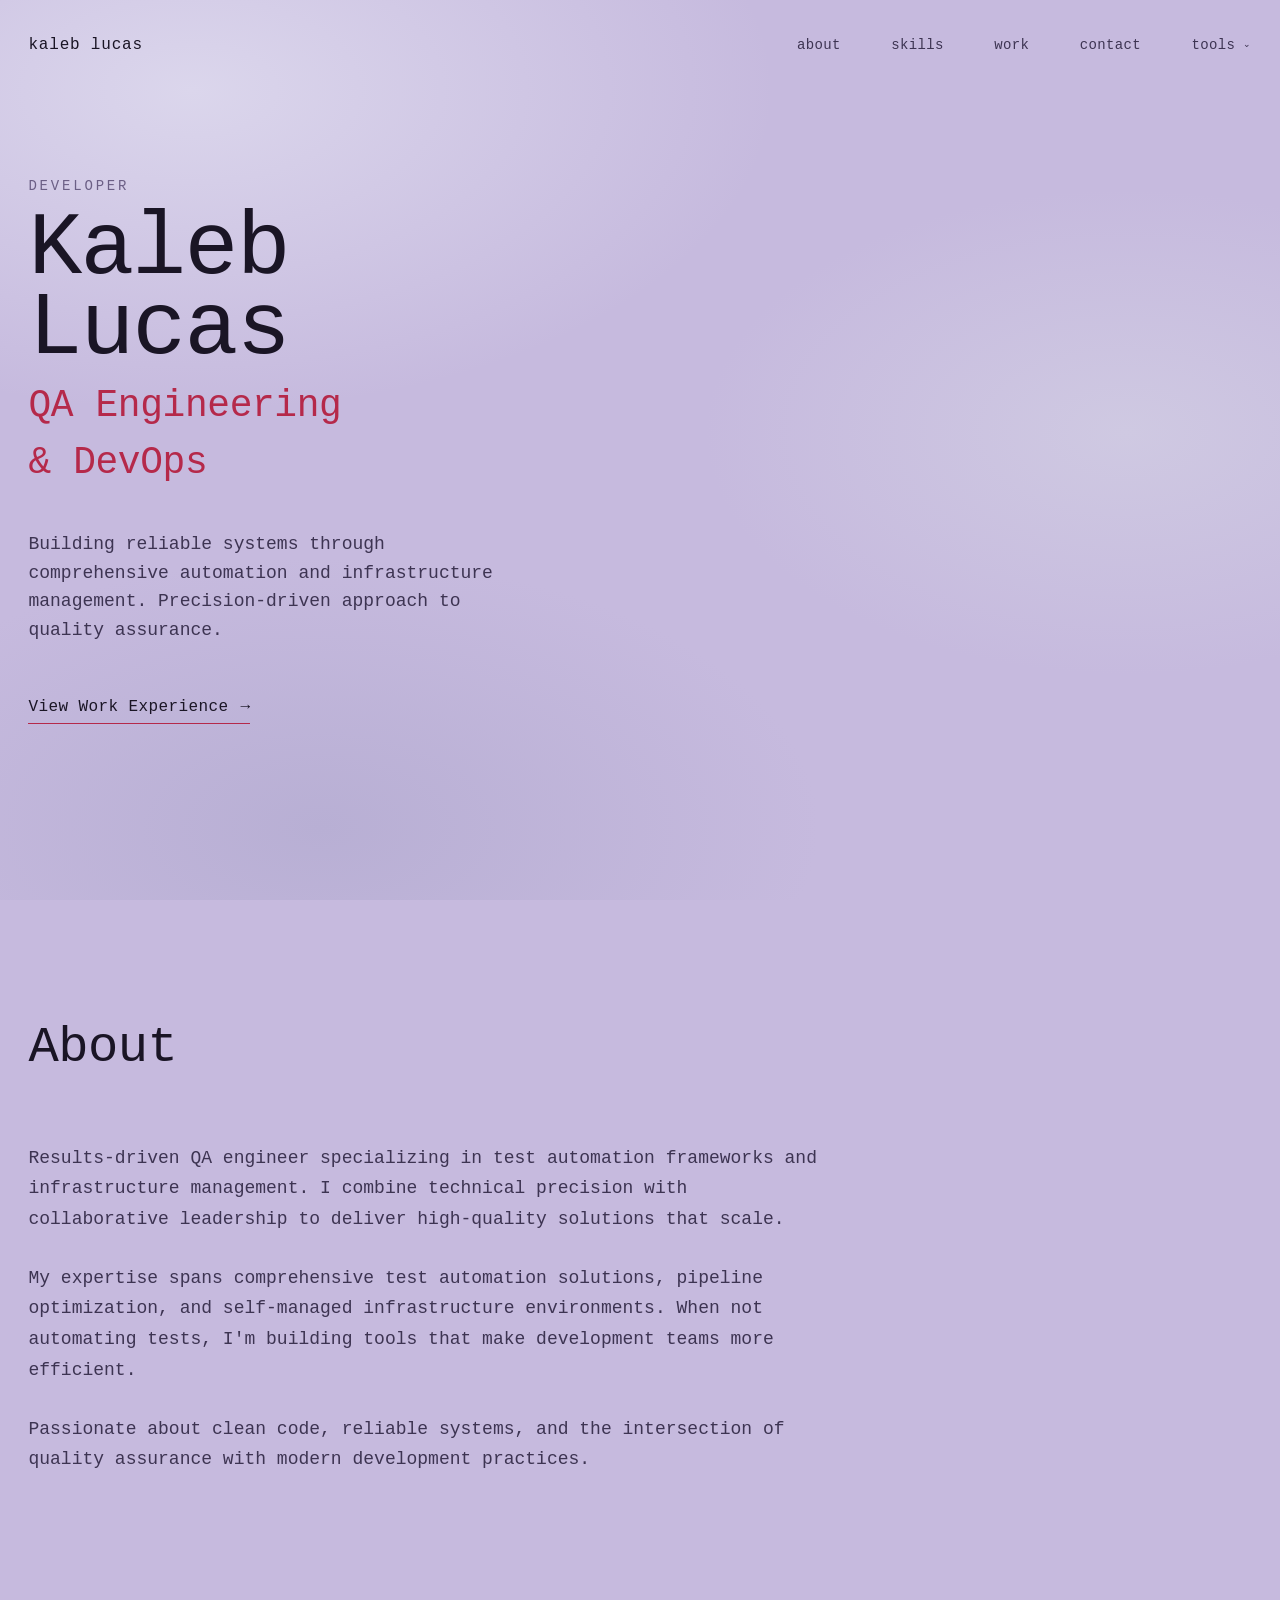
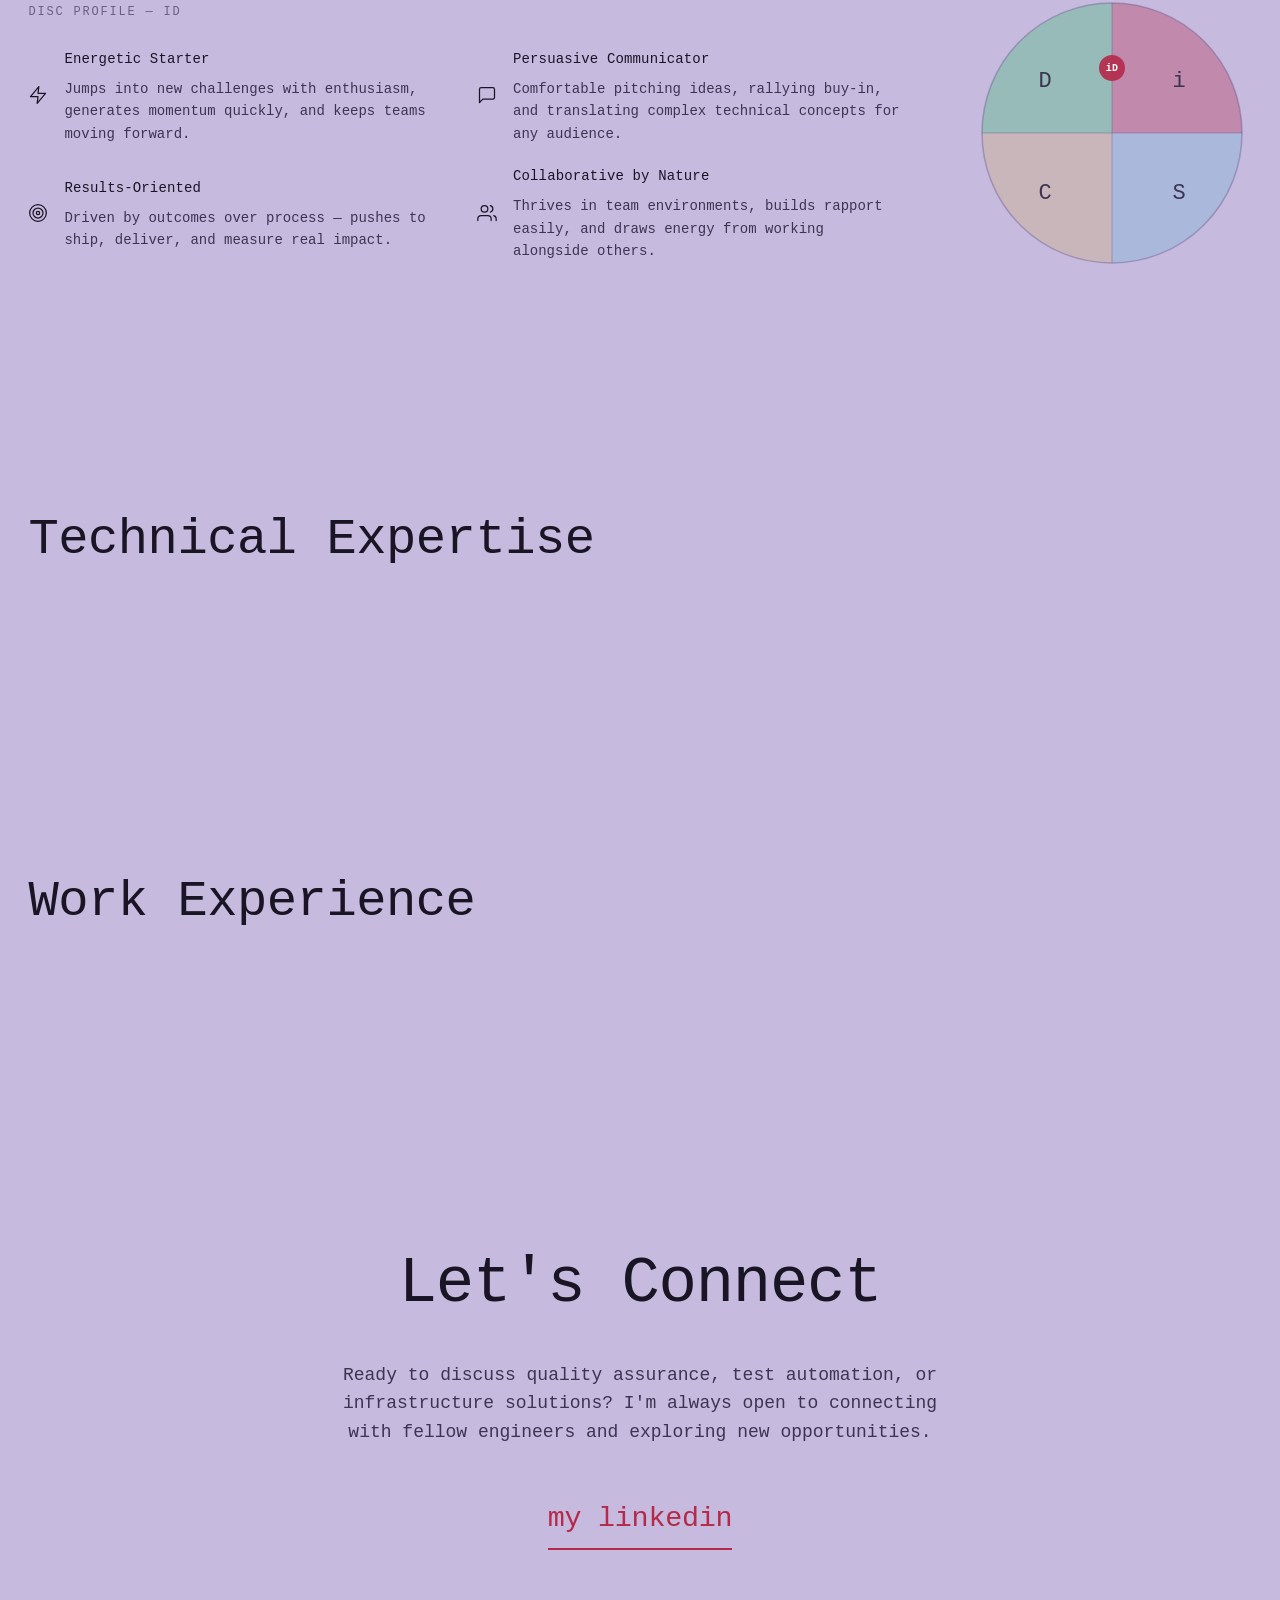
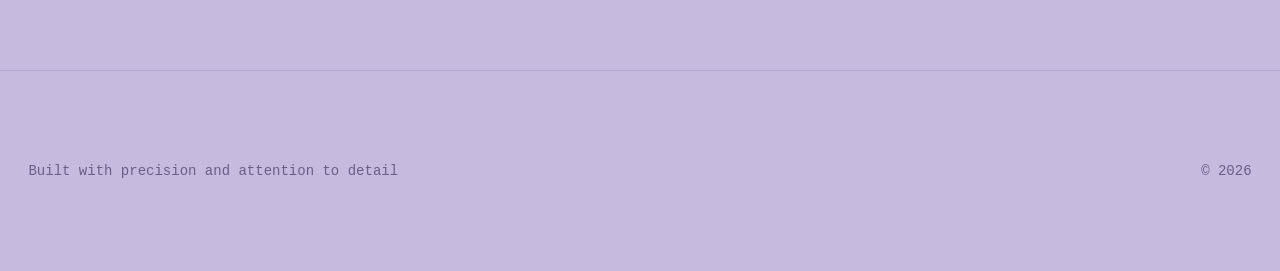
==== commit 7ee82224: "feat: add REST API and dynamic frontend rendering Move resume content (skills, work experience) from" ====
--- a/src/main/resources/static/index.html
+++ b/src/main/resources/static/index.html
@@ -194,132 +194,14 @@
         <section id="skills" class="section">
             <div class="container">
                 <h2 class="section-title fade-in">Technical Expertise</h2>
-                <div class="skills-grid">
-                    <div class="skill-category fade-in">
-                        <h3>Test Automation</h3>
-                        <ul>
-                            <li>Selenium</li>
-                            <li>Playwright</li>
-                            <li>Page Object Model</li>
-                            <li>API Testing</li>
-                            <li>Cross-browser Testing</li>
-                            <li>Data-driven Testing</li>
-                        </ul>
-                    </div>
-
-                    <div class="skill-category fade-in">
-                        <h3>Development</h3>
-                        <ul>
-                            <li>Java</li>
-                            <li>SQL</li>
-                            <li>Git Version Control</li>
-                            <li>Jenkins CI/CD</li>
-                            <li>Code Review</li>
-                            <li>Agile Methodologies</li>
-                        </ul>
-                    </div>
-
-                    <div class="skill-category fade-in">
-                        <h3>Infrastructure</h3>
-                        <ul>
-                            <li>Docker</li>
-                            <li>System Deployment</li>
-                            <li>Linux Administration</li>
-                            <li>Proxmox VE</li>
-                            <li>System Monitoring</li>
-                            <li>Backup &amp; Recovery</li>
-                        </ul>
-                    </div>
-
-                    <div class="skill-category fade-in">
-                        <h3>AI</h3>
-                        <ul>
-                            <li>Prompt Engineering</li>
-                            <li>Agentic AI Workflows</li>
-                            <li>AI-assisted Development</li>
-                            <li>LLM Tool Integration</li>
-                            <li>Workflow Automation</li>
-                            <li>Context Engineering</li>
-                        </ul>
-                    </div>
-                </div>
+                <div class="skills-grid" id="skills-grid"><!-- populated by resume.js --></div>
             </div>
         </section>
 
         <section id="work" class="section">
             <div class="container">
                 <h2 class="section-title fade-in">Work Experience</h2>
-                <div class="projects-grid">
-
-                    <div class="project-card fade-in">
-                        <div class="project-card-meta">
-                            <span class="project-tenure">Oct. 2023 &mdash; Present</span>
-                            <span class="project-location">Remote</span>
-                        </div>
-                        <h3>Quavo Fraud &amp; Disputes
-                            <span class="project-role">Lead, Automation Engineer</span>
-                        </h3>
-                        <ul class="project-bullets">
-                            <li>Fintech platform processing nearly 1 million disputed transactions monthly, built on PEGA.</li>
-                            <li>Designed a risk-based regression strategy pairing broad coverage with reduced manual execution overhead.</li>
-                            <li>Developed tactics to migrate assertions from Pega to a Java-based test framework.</li>
-                            <li>Refined the vision and roadmap for the test automation development team.</li>
-                        </ul>
-                        <div class="project-tech">
-                            <span>Risk-based Testing</span>
-                            <span>Planning</span>
-                            <span>Java</span>
-                            <span>AI</span>
-                            <span>System Building</span>
-                            <span>PEGA</span>
-                        </div>
-                    </div>
-
-                    <div class="project-card fade-in">
-                        <div class="project-card-meta">
-                            <span class="project-tenure">Feb. 2022 &mdash; Sept. 2023</span>
-                            <span class="project-location">Kansas City, MO</span>
-                        </div>
-                        <h3>VML
-                            <span class="project-role">Technology Specialist, Automation of Quality</span>
-                        </h3>
-                        <ul class="project-bullets">
-                            <li>Digital transformation agency delivering CMS and API solutions across tourism, finance, and retail clients.</li>
-                            <li>Reduced automated test execution times from 30 min to 3 min via a migration to Playwright.</li>
-                            <li>Administrated and stabilized Jenkins CI infrastructure across QA teams.</li>
-                        </ul>
-                        <div class="project-tech">
-                            <span>Playwright</span>
-                            <span>Selenium</span>
-                            <span>Jenkins</span>
-                            <span>API Testing</span>
-                            <span>Java</span>
-                            <span>Drupal</span>
-                        </div>
-                    </div>
-
-                    <div class="project-card fade-in">
-                        <div class="project-card-meta">
-                            <span class="project-tenure">Sept. 2020 &mdash; Feb. 2022</span>
-                            <span class="project-location">Overland Park, KS</span>
-                        </div>
-                        <h3>Retail Success
-                            <span class="project-role">Quality Assurance Engineer</span>
-                        </h3>
-                        <ul class="project-bullets">
-                            <li>Mobile and web commerce platform development organization.</li>
-                            <li>Designed test automation framework and critical coverage for e-commerce mobile app.</li>
-                            <li>Validated API contracts, queried records with SQL, and intercepted network traffic for review.</li>
-                        </ul>
-                        <div class="project-tech">
-                            <span>Appium</span>
-                            <span>C#</span>
-                            <span>SQL</span>
-                            <span>AWS</span>
-                        </div>
-                    </div>
-
-                </div>
+                <div class="projects-grid" id="projects-grid"><!-- populated by resume.js --></div>
             </div>
         </section>
 
@@ -347,5 +229,6 @@
     </footer>
 
     <script src="script.js"></script>
+    <script src="resume.js"></script>
 </body>
 </html>
